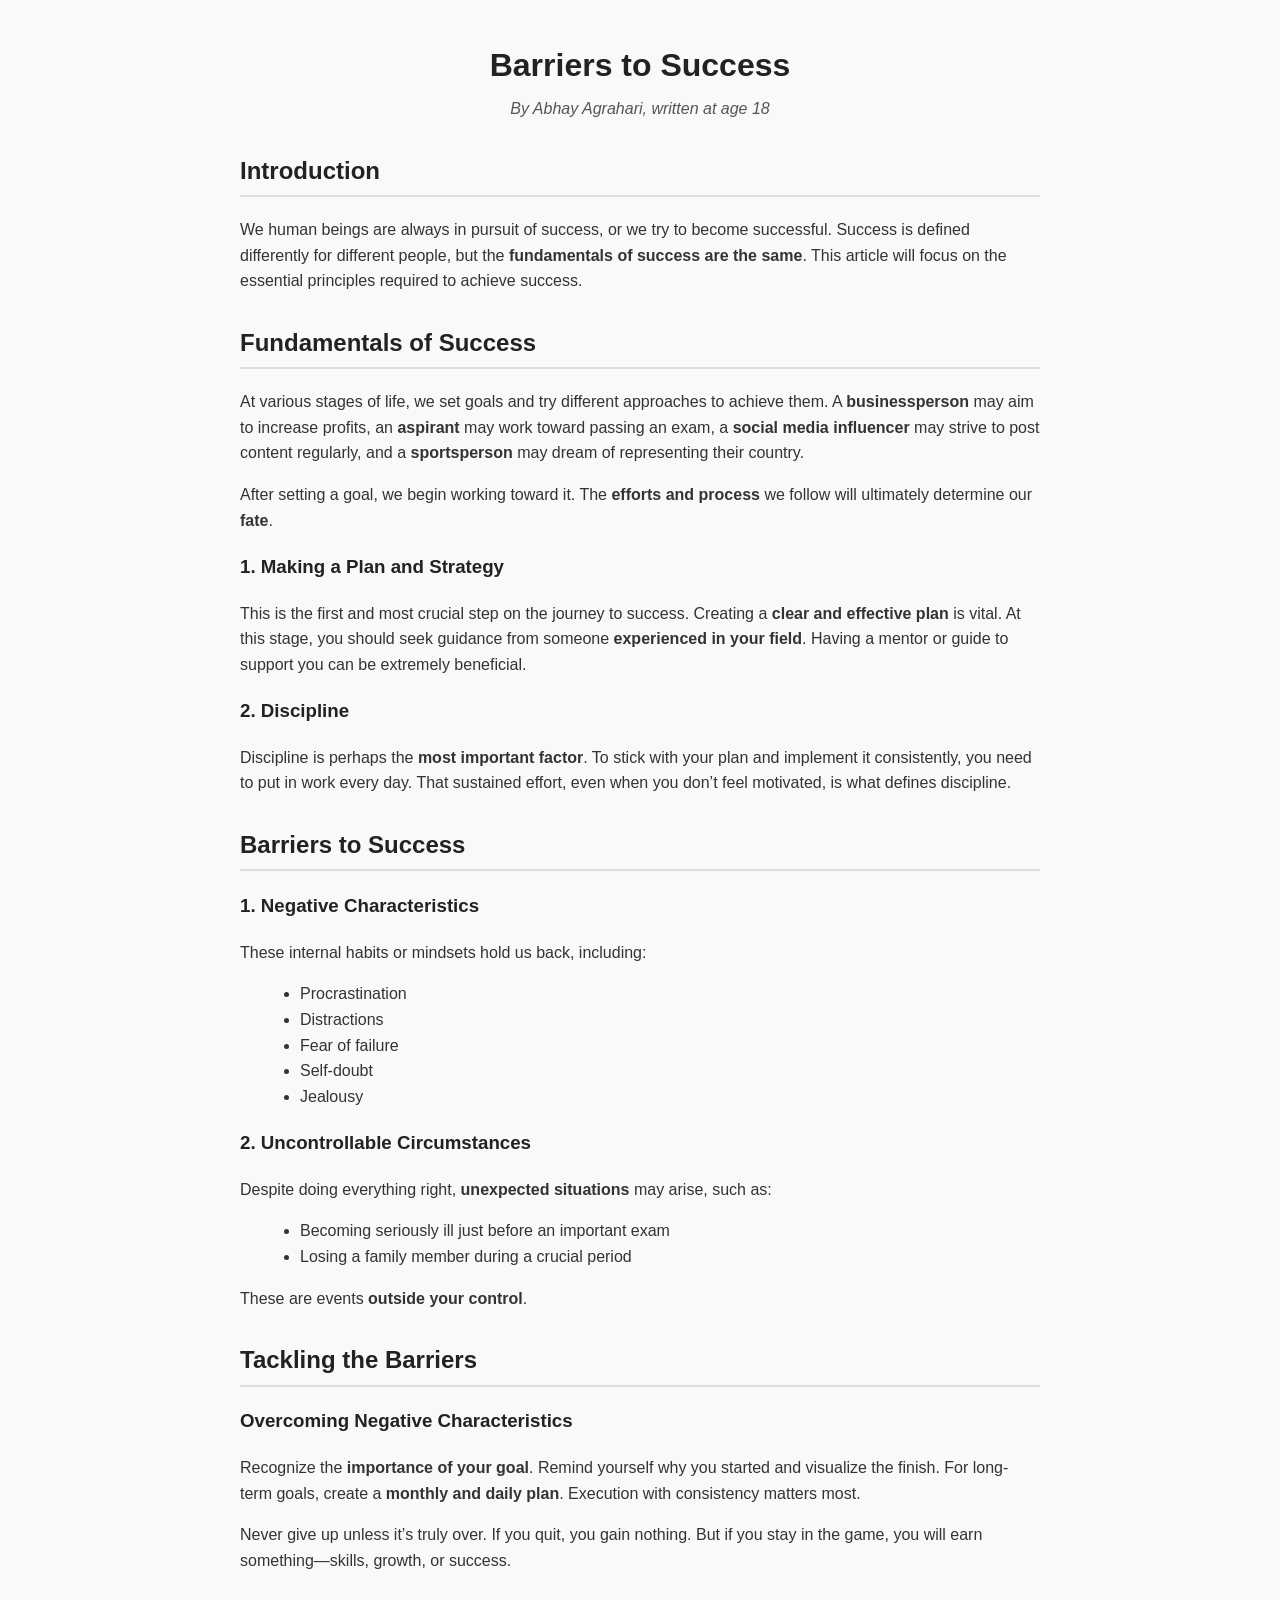
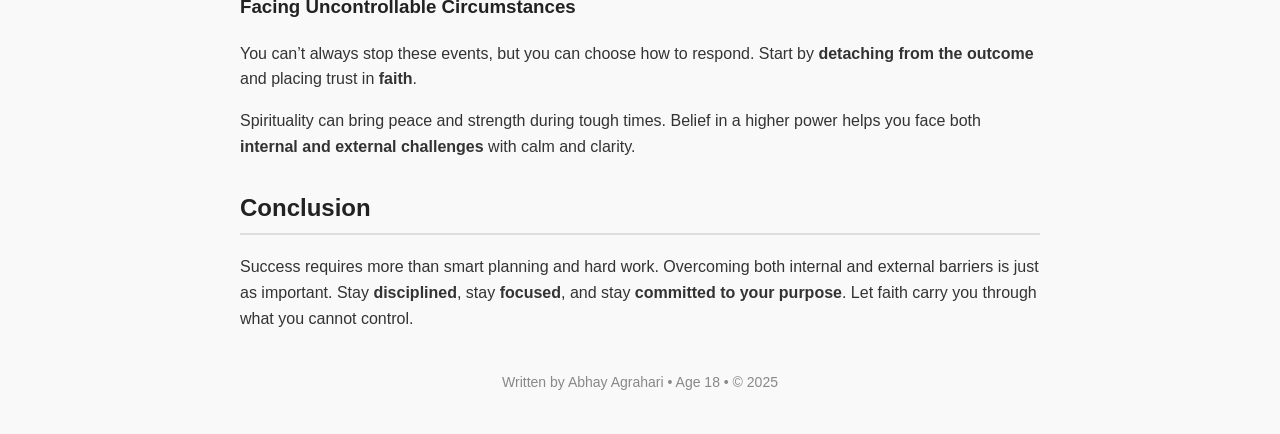
==== index.html @ 59ae2520 "Update and rename Index.html to index.html" ====
<!DOCTYPE html>
<html lang="en">
<head>
  <meta charset="UTF-8" />
  <meta name="viewport" content="width=device-width, initial-scale=1.0"/>
  <title>Barriers to Success | By Abhay Agrahari</title>
  <style>
    body {
      font-family: 'Segoe UI', Tahoma, Geneva, Verdana, sans-serif;
      line-height: 1.6;
      margin: 40px auto;
      max-width: 800px;
      color: #333;
      background-color: #f9f9f9;
      padding: 0 20px;
    }

    h1, h2, h3 {
      color: #222;
    }

    h1 {
      font-size: 32px;
      text-align: center;
      margin-bottom: 0;
    }

    h2 {
      margin-top: 30px;
      border-bottom: 2px solid #ddd;
      padding-bottom: 5px;
    }

    ul {
      margin-left: 20px;
    }

    .author {
      text-align: center;
      font-style: italic;
      margin-top: 5px;
      font-size: 16px;
      color: #555;
    }

    footer {
      text-align: center;
      font-size: 14px;
      margin: 40px 0 10px 0;
      color: #888;
    }
  </style>
</head>
<body>

  <h1>Barriers to Success</h1>
  <div class="author">By Abhay Agrahari, written at age 18</div>

  <h2>Introduction</h2>
  <p>We human beings are always in pursuit of success, or we try to become successful. Success is defined differently for different people, but the <strong>fundamentals of success are the same</strong>. This article will focus on the essential principles required to achieve success.</p>

  <h2>Fundamentals of Success</h2>
  <p>At various stages of life, we set goals and try different approaches to achieve them. A <strong>businessperson</strong> may aim to increase profits, an <strong>aspirant</strong> may work toward passing an exam, a <strong>social media influencer</strong> may strive to post content regularly, and a <strong>sportsperson</strong> may dream of representing their country.</p>
  <p>After setting a goal, we begin working toward it. The <strong>efforts and process</strong> we follow will ultimately determine our <strong>fate</strong>.</p>

  <h3>1. Making a Plan and Strategy</h3>
  <p>This is the first and most crucial step on the journey to success. Creating a <strong>clear and effective plan</strong> is vital. At this stage, you should seek guidance from someone <strong>experienced in your field</strong>. Having a mentor or guide to support you can be extremely beneficial.</p>

  <h3>2. Discipline</h3>
  <p>Discipline is perhaps the <strong>most important factor</strong>. To stick with your plan and implement it consistently, you need to put in work every day. That sustained effort, even when you don’t feel motivated, is what defines discipline.</p>

  <h2>Barriers to Success</h2>

  <h3>1. Negative Characteristics</h3>
  <p>These internal habits or mindsets hold us back, including:</p>
  <ul>
    <li>Procrastination</li>
    <li>Distractions</li>
    <li>Fear of failure</li>
    <li>Self-doubt</li>
    <li>Jealousy</li>
  </ul>

  <h3>2. Uncontrollable Circumstances</h3>
  <p>Despite doing everything right, <strong>unexpected situations</strong> may arise, such as:</p>
  <ul>
    <li>Becoming seriously ill just before an important exam</li>
    <li>Losing a family member during a crucial period</li>
  </ul>
  <p>These are events <strong>outside your control</strong>.</p>

  <h2>Tackling the Barriers</h2>

  <h3>Overcoming Negative Characteristics</h3>
  <p>Recognize the <strong>importance of your goal</strong>. Remind yourself why you started and visualize the finish. For long-term goals, create a <strong>monthly and daily plan</strong>. Execution with consistency matters most.</p>
  <p>Never give up unless it’s truly over. If you quit, you gain nothing. But if you stay in the game, you will earn something—skills, growth, or success.</p>

  <h3>Facing Uncontrollable Circumstances</h3>
  <p>You can’t always stop these events, but you can choose how to respond. Start by <strong>detaching from the outcome</strong> and placing trust in <strong>faith</strong>.</p>
  <p>Spirituality can bring peace and strength during tough times. Belief in a higher power helps you face both <strong>internal and external challenges</strong> with calm and clarity.</p>

  <h2>Conclusion</h2>
  <p>Success requires more than smart planning and hard work. Overcoming both internal and external barriers is just as important. Stay <strong>disciplined</strong>, stay <strong>focused</strong>, and stay <strong>committed to your purpose</strong>. Let faith carry you through what you cannot control.</p>

  <footer>
    Written by Abhay Agrahari • Age 18 • © 2025
  </footer>

</body>
</html>
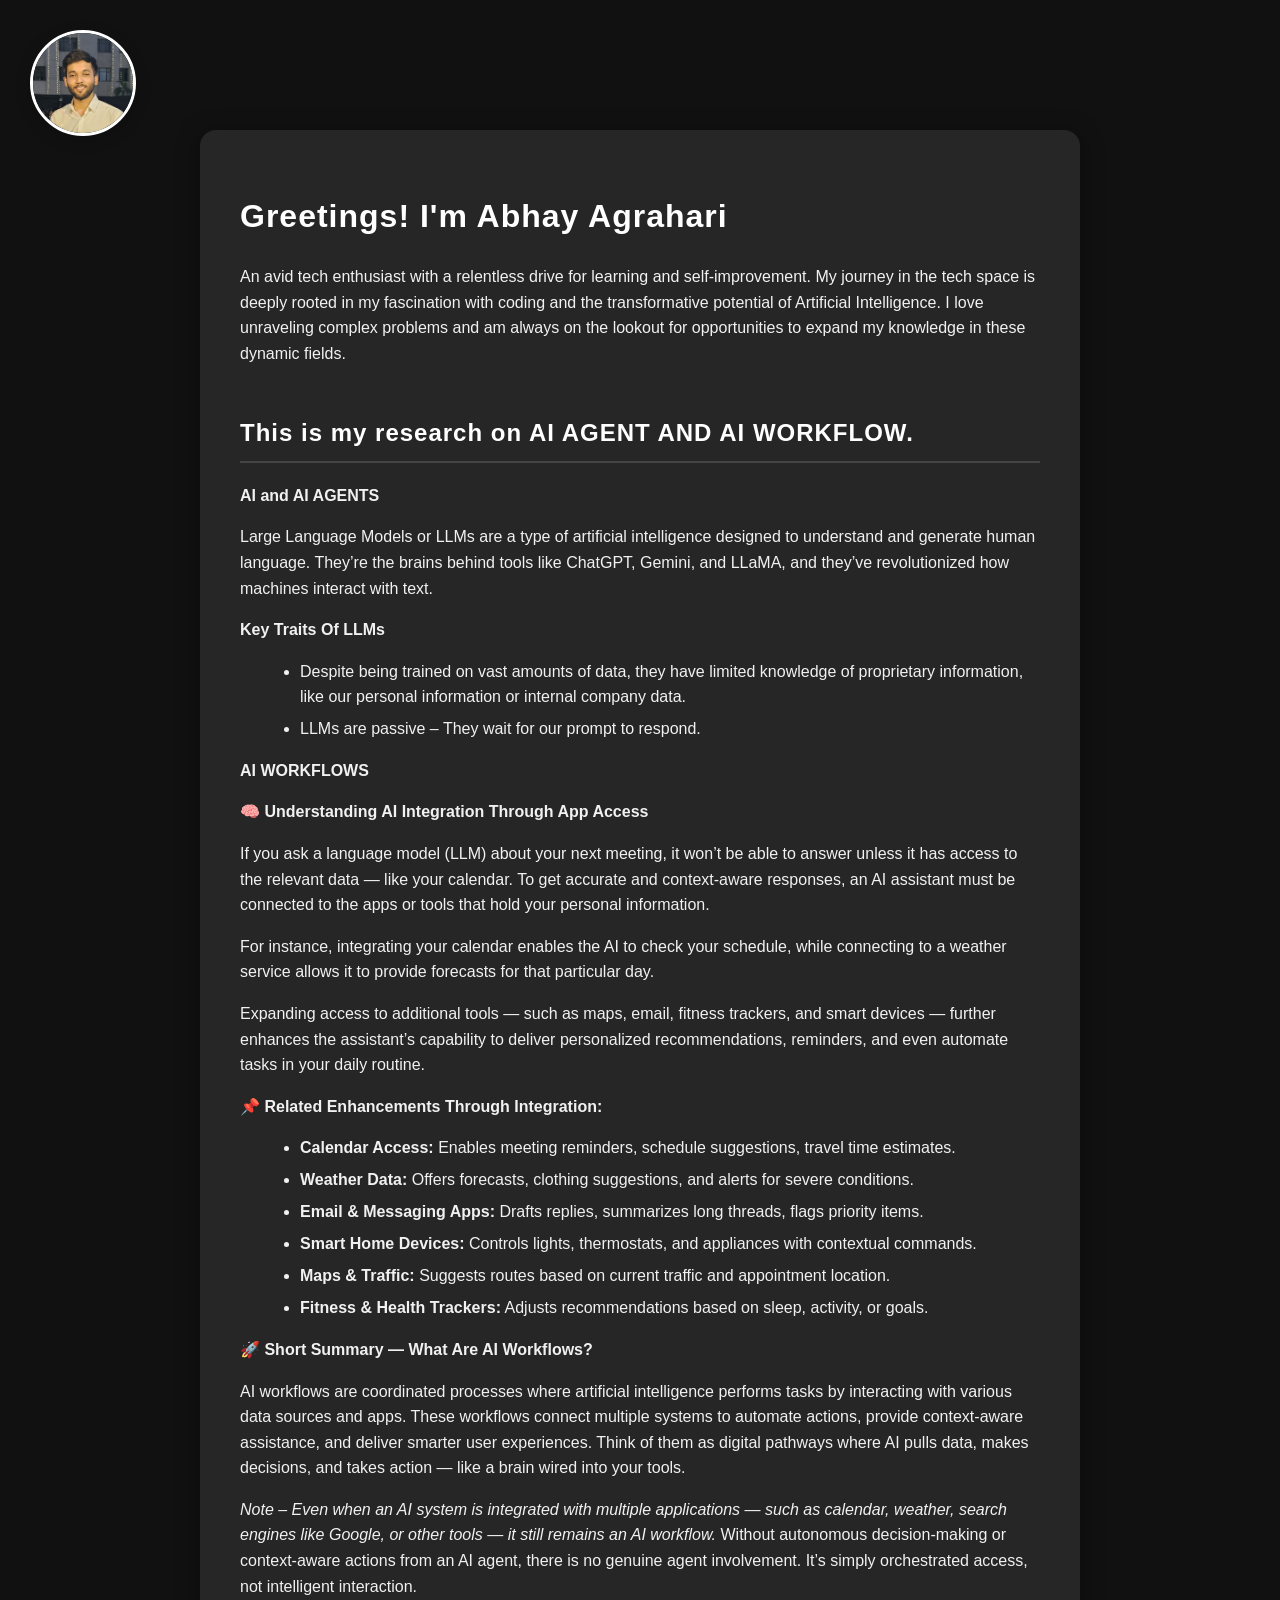
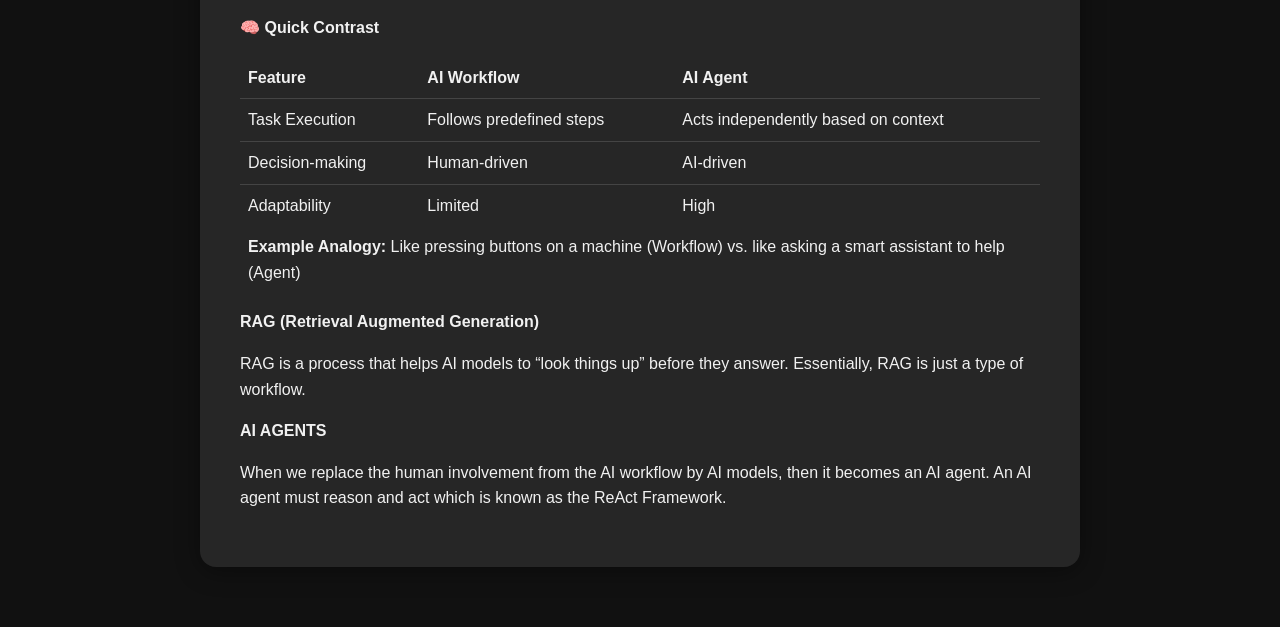
==== commit b84a9365: "Add files via upload" ====
--- a/index.html
+++ b/index.html
@@ -3,108 +3,181 @@
 <head>
   <meta charset="UTF-8" />
   <meta name="viewport" content="width=device-width, initial-scale=1.0"/>
-  <title>Barriers to Success | By Abhay Agrahari</title>
+  <title>Abhay Agrahari</title>
   <style>
     body {
-      font-family: 'Segoe UI', Tahoma, Geneva, Verdana, sans-serif;
+      background: #111;
+      color: #f1f1f1;
+      font-family: 'Segoe UI', Arial, sans-serif;
+      margin: 0;
+      min-height: 100vh;
       line-height: 1.6;
-      margin: 40px auto;
+    }
+    .profile-photo-wrap {
+      position: absolute;
+      top: 30px;
+      left: 30px;
+      z-index: 10;
+    }
+    .profile-photo {
+      width: 100px;
+      height: 100px;
+      object-fit: cover;
+      border-radius: 50%;
+      border: 3px solid #fff;
+      box-shadow: 0 4px 16px rgba(0,0,0,0.2);
+      cursor: pointer;
+      transition: box-shadow 0.2s;
+    }
+    .hi-message {
+      display: none;
+      position: absolute;
+      top: 80px;
+      left: 110px;
+      background: #222;
+      color: #eee;
+      padding: 10px 18px;
+      border-radius: 16px;
+      font-size: 1.1em;
+      box-shadow: 0 4px 16px rgba(0,0,0,0.2);
+      pointer-events: none;
+      max-width: 680px;
+      z-index: 20;
+    }
+    .show-hi { display: block; }
+
+    .container {
       max-width: 800px;
-      color: #333;
-      background-color: #f9f9f9;
-      padding: 0 20px;
+      margin: 130px auto 60px auto;
+      padding: 40px;
+      background: rgba(40,40,40,0.9);
+      border-radius: 16px;
+      box-shadow: 0 4px 24px rgba(0,0,0,0.4);
     }
-
-    h1, h2, h3 {
-      color: #222;
+    h1, h2 {
+      color: #fff;
+      letter-spacing: 1px;
     }
-
-    h1 {
-      font-size: 32px;
-      text-align: center;
-      margin-bottom: 0;
+    h2 {
+      margin-top: 2em;
+      border-bottom: 2px solid #444;
+      padding-bottom: 8px;
     }
-
-    h2 {
-      margin-top: 30px;
-      border-bottom: 2px solid #ddd;
-      padding-bottom: 5px;
+    p {
+      margin: 1em 0;
     }
-
     ul {
       margin-left: 20px;
+      margin-bottom: 1em;
     }
-
-    .author {
-      text-align: center;
-      font-style: italic;
-      margin-top: 5px;
-      font-size: 16px;
-      color: #555;
+    li {
+      margin-bottom: 0.4em;
     }
-
-    footer {
-      text-align: center;
-      font-size: 14px;
-      margin: 40px 0 10px 0;
-      color: #888;
+    .indent {
+      margin-left: 18px;
     }
   </style>
 </head>
 <body>
+  <!-- Profile Photo with "Hi" Message -->
+  <div class="profile-photo-wrap">
+    <img src="profile.jpg" alt="Profile Photo" class="profile-photo" id="profilePhoto" />
+    <div class="hi-message" id="hiMessage">Hi! 👋</div>
+  </div>
 
-  <h1>Barriers to Success</h1>
-  <div class="author">By Abhay Agrahari, written at age 18</div>
+  <div class="container">
+    <h1>Greetings! I'm Abhay Agrahari</h1>
+    <p>
+      An avid tech enthusiast with a relentless drive for learning and self-improvement. My journey in the tech space is deeply rooted in my fascination with coding and the transformative potential of Artificial Intelligence. I love unraveling complex problems and am always on the lookout for opportunities to expand my knowledge in these dynamic fields.
+    </p>
 
-  <h2>Introduction</h2>
-  <p>We human beings are always in pursuit of success, or we try to become successful. Success is defined differently for different people, but the <strong>fundamentals of success are the same</strong>. This article will focus on the essential principles required to achieve success.</p>
+    <h2>This is my research on AI AGENT AND AI WORKFLOW.</h2>
 
-  <h2>Fundamentals of Success</h2>
-  <p>At various stages of life, we set goals and try different approaches to achieve them. A <strong>businessperson</strong> may aim to increase profits, an <strong>aspirant</strong> may work toward passing an exam, a <strong>social media influencer</strong> may strive to post content regularly, and a <strong>sportsperson</strong> may dream of representing their country.</p>
-  <p>After setting a goal, we begin working toward it. The <strong>efforts and process</strong> we follow will ultimately determine our <strong>fate</strong>.</p>
+    <p><strong>AI and AI AGENTS</strong></p>
 
-  <h3>1. Making a Plan and Strategy</h3>
-  <p>This is the first and most crucial step on the journey to success. Creating a <strong>clear and effective plan</strong> is vital. At this stage, you should seek guidance from someone <strong>experienced in your field</strong>. Having a mentor or guide to support you can be extremely beneficial.</p>
+    <p>Large Language Models or LLMs are a type of artificial intelligence designed to understand and generate human language. They’re the brains behind tools like ChatGPT, Gemini, and LLaMA, and they’ve revolutionized how machines interact with text.</p>
 
-  <h3>2. Discipline</h3>
-  <p>Discipline is perhaps the <strong>most important factor</strong>. To stick with your plan and implement it consistently, you need to put in work every day. That sustained effort, even when you don’t feel motivated, is what defines discipline.</p>
+    <p><strong>Key Traits Of LLMs</strong></p>
+    <ul>
+      <li>Despite being trained on vast amounts of data, they have limited knowledge of proprietary information, like our personal information or internal company data.</li>
+      <li>LLMs are passive – They wait for our prompt to respond.</li>
+    </ul>
 
-  <h2>Barriers to Success</h2>
+    <p><strong>AI WORKFLOWS</strong></p>
 
-  <h3>1. Negative Characteristics</h3>
-  <p>These internal habits or mindsets hold us back, including:</p>
-  <ul>
-    <li>Procrastination</li>
-    <li>Distractions</li>
-    <li>Fear of failure</li>
-    <li>Self-doubt</li>
-    <li>Jealousy</li>
-  </ul>
+    <p><strong>🧠 Understanding AI Integration Through App Access</strong></p>
+    <p>If you ask a language model (LLM) about your next meeting, it won’t be able to answer unless it has access to the relevant data — like your calendar. To get accurate and context-aware responses, an AI assistant must be connected to the apps or tools that hold your personal information.</p>
+    <p>For instance, integrating your calendar enables the AI to check your schedule, while connecting to a weather service allows it to provide forecasts for that particular day.</p>
+    <p>Expanding access to additional tools — such as maps, email, fitness trackers, and smart devices — further enhances the assistant’s capability to deliver personalized recommendations, reminders, and even automate tasks in your daily routine.</p>
 
-  <h3>2. Uncontrollable Circumstances</h3>
-  <p>Despite doing everything right, <strong>unexpected situations</strong> may arise, such as:</p>
-  <ul>
-    <li>Becoming seriously ill just before an important exam</li>
-    <li>Losing a family member during a crucial period</li>
-  </ul>
-  <p>These are events <strong>outside your control</strong>.</p>
+    <p><strong>📌 Related Enhancements Through Integration:</strong></p>
+    <ul>
+      <li><strong>Calendar Access:</strong> Enables meeting reminders, schedule suggestions, travel time estimates.</li>
+      <li><strong>Weather Data:</strong> Offers forecasts, clothing suggestions, and alerts for severe conditions.</li>
+      <li><strong>Email & Messaging Apps:</strong> Drafts replies, summarizes long threads, flags priority items.</li>
+      <li><strong>Smart Home Devices:</strong> Controls lights, thermostats, and appliances with contextual commands.</li>
+      <li><strong>Maps & Traffic:</strong> Suggests routes based on current traffic and appointment location.</li>
+      <li><strong>Fitness & Health Trackers:</strong> Adjusts recommendations based on sleep, activity, or goals.</li>
+    </ul>
 
-  <h2>Tackling the Barriers</h2>
+    <p><strong>🚀 Short Summary — What Are AI Workflows?</strong></p>
+    <p>AI workflows are coordinated processes where artificial intelligence performs tasks by interacting with various data sources and apps. These workflows connect multiple systems to automate actions, provide context-aware assistance, and deliver smarter user experiences. Think of them as digital pathways where AI pulls data, makes decisions, and takes action — like a brain wired into your tools.</p>
 
-  <h3>Overcoming Negative Characteristics</h3>
-  <p>Recognize the <strong>importance of your goal</strong>. Remind yourself why you started and visualize the finish. For long-term goals, create a <strong>monthly and daily plan</strong>. Execution with consistency matters most.</p>
-  <p>Never give up unless it’s truly over. If you quit, you gain nothing. But if you stay in the game, you will earn something—skills, growth, or success.</p>
+    <p><em>Note – Even when an AI system is integrated with multiple applications — such as calendar, weather, search engines like Google, or other tools — it still remains an AI workflow.</em> Without autonomous decision-making or context-aware actions from an AI agent, there is no genuine agent involvement. It’s simply orchestrated access, not intelligent interaction.</p>
 
-  <h3>Facing Uncontrollable Circumstances</h3>
-  <p>You can’t always stop these events, but you can choose how to respond. Start by <strong>detaching from the outcome</strong> and placing trust in <strong>faith</strong>.</p>
-  <p>Spirituality can bring peace and strength during tough times. Belief in a higher power helps you face both <strong>internal and external challenges</strong> with calm and clarity.</p>
+    <p><strong>🧠 Quick Contrast</strong></p>
+    <table style="color: #f1f1f1; border-collapse: collapse; width: 100%; margin-top: 1em;">
+      <thead>
+        <tr style="border-bottom: 1px solid #444;">
+          <th style="padding: 8px; text-align: left;">Feature</th>
+          <th style="padding: 8px; text-align: left;">AI Workflow</th>
+          <th style="padding: 8px; text-align: left;">AI Agent</th>
+        </tr>
+      </thead>
+      <tbody>
+        <tr style="border-bottom: 1px solid #444;">
+          <td style="padding: 8px;">Task Execution</td>
+          <td style="padding: 8px;">Follows predefined steps</td>
+          <td style="padding: 8px;">Acts independently based on context</td>
+        </tr>
+        <tr style="border-bottom: 1px solid #444;">
+          <td style="padding: 8px;">Decision-making</td>
+          <td style="padding: 8px;">Human-driven</td>
+          <td style="padding: 8px;">AI-driven</td>
+        </tr>
+        <tr>
+          <td style="padding: 8px;">Adaptability</td>
+          <td style="padding: 8px;">Limited</td>
+          <td style="padding: 8px;">High</td>
+        </tr>
+        <tr>
+          <td style="padding: 8px;" colspan="3"><strong>Example Analogy:</strong> Like pressing buttons on a machine (Workflow) vs. like asking a smart assistant to help (Agent)</td>
+        </tr>
+      </tbody>
+    </table>
 
-  <h2>Conclusion</h2>
-  <p>Success requires more than smart planning and hard work. Overcoming both internal and external barriers is just as important. Stay <strong>disciplined</strong>, stay <strong>focused</strong>, and stay <strong>committed to your purpose</strong>. Let faith carry you through what you cannot control.</p>
+    <p><strong>RAG (Retrieval Augmented Generation)</strong></p>
+    <p>RAG is a process that helps AI models to “look things up” before they answer. Essentially, RAG is just a type of workflow.</p>
 
-  <footer>
-    Written by Abhay Agrahari • Age 18 • © 2025
-  </footer>
+    <p><strong>AI AGENTS</strong></p>
+    <p>When we replace the human involvement from the AI workflow by AI models, then it becomes an AI agent. An AI agent must reason and act which is known as the ReAct Framework.</p>
+  </div>
 
+  <script>
+    const photo = document.getElementById('profilePhoto');
+    const hiMsg = document.getElementById('hiMessage');
+    let hideTimeout;
+
+    function showHi() {
+      hiMsg.classList.add('show-hi');
+      clearTimeout(hideTimeout);
+      hideTimeout = setTimeout(() => {
+        hiMsg.classList.remove('show-hi');
+      }, 1800);
+    }
+
+    photo.addEventListener('click', showHi);
+    photo.addEventListener('touchstart', showHi);
+  </script>
 </body>
 </html>
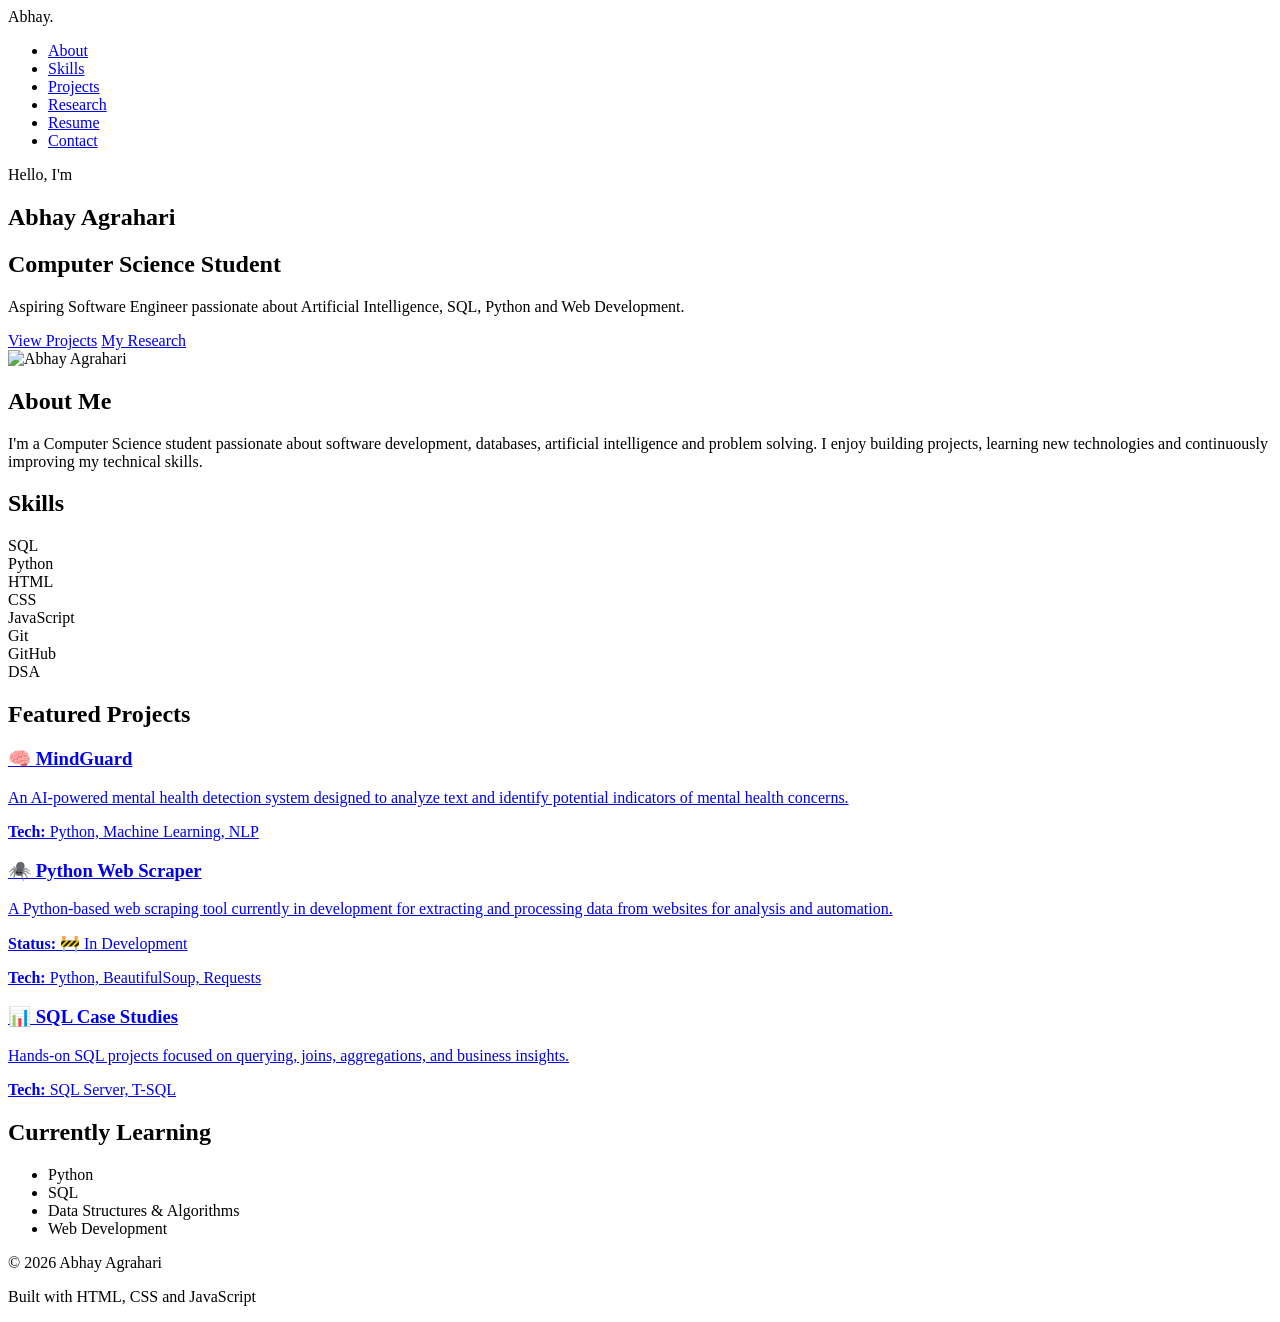
==== commit c39336e3: "Add files via upload" ====
--- a/index.html
+++ b/index.html
@@ -1,183 +1,193 @@
 <!DOCTYPE html>
 <html lang="en">
 <head>
-  <meta charset="UTF-8" />
-  <meta name="viewport" content="width=device-width, initial-scale=1.0"/>
-  <title>Abhay Agrahari</title>
-  <style>
-    body {
-      background: #111;
-      color: #f1f1f1;
-      font-family: 'Segoe UI', Arial, sans-serif;
-      margin: 0;
-      min-height: 100vh;
-      line-height: 1.6;
-    }
-    .profile-photo-wrap {
-      position: absolute;
-      top: 30px;
-      left: 30px;
-      z-index: 10;
-    }
-    .profile-photo {
-      width: 100px;
-      height: 100px;
-      object-fit: cover;
-      border-radius: 50%;
-      border: 3px solid #fff;
-      box-shadow: 0 4px 16px rgba(0,0,0,0.2);
-      cursor: pointer;
-      transition: box-shadow 0.2s;
-    }
-    .hi-message {
-      display: none;
-      position: absolute;
-      top: 80px;
-      left: 110px;
-      background: #222;
-      color: #eee;
-      padding: 10px 18px;
-      border-radius: 16px;
-      font-size: 1.1em;
-      box-shadow: 0 4px 16px rgba(0,0,0,0.2);
-      pointer-events: none;
-      max-width: 680px;
-      z-index: 20;
-    }
-    .show-hi { display: block; }
+<meta charset="UTF-8">
+<meta name="viewport" content="width=device-width, initial-scale=1.0">
 
-    .container {
-      max-width: 800px;
-      margin: 130px auto 60px auto;
-      padding: 40px;
-      background: rgba(40,40,40,0.9);
-      border-radius: 16px;
-      box-shadow: 0 4px 24px rgba(0,0,0,0.4);
-    }
-    h1, h2 {
-      color: #fff;
-      letter-spacing: 1px;
-    }
-    h2 {
-      margin-top: 2em;
-      border-bottom: 2px solid #444;
-      padding-bottom: 8px;
-    }
-    p {
-      margin: 1em 0;
-    }
-    ul {
-      margin-left: 20px;
-      margin-bottom: 1em;
-    }
-    li {
-      margin-bottom: 0.4em;
-    }
-    .indent {
-      margin-left: 18px;
-    }
-  </style>
+<title>Abhay Agrahari | Portfolio</title>
+
+<link rel="stylesheet" href="css/style.css">
 </head>
+
 <body>
-  <!-- Profile Photo with "Hi" Message -->
-  <div class="profile-photo-wrap">
-    <img src="profile.jpg" alt="Profile Photo" class="profile-photo" id="profilePhoto" />
-    <div class="hi-message" id="hiMessage">Hi! 👋</div>
-  </div>
 
-  <div class="container">
-    <h1>Greetings! I'm Abhay Agrahari</h1>
+<nav>
+    <div class="logo">Abhay.</div>
+
+    <ul>
+        <li><a href="#about">About</a></li>
+        <li><a href="#skills">Skills</a></li>
+        <li><a href="#projects">Projects</a></li>
+        <li><a href="research.html">Research</a></li>
+        <li><a href="resume.html">Resume</a></li>
+        <li><a href="contact.html">Contact</a></li>
+    </ul>
+</nav>
+
+<section class="hero">
+
+    <div class="hero-content">
+
+        <p class="intro">Hello, I'm</p>
+
+        <h1>Abhay Agrahari</h1>
+
+        <h2>Computer Science Student</h2>
+
+        <p class="description">
+            Aspiring Software Engineer passionate about
+            Artificial Intelligence, SQL, Python and
+            Web Development.
+        </p>
+
+        <div class="buttons">
+            <a href="#projects" class="btn">View Projects</a>
+            <a href="research.html" class="btn btn-outline">My Research</a>
+        </div>
+
+    </div>
+
+    <div class="hero-image">
+        <img src="assets/images/pfp.jpeg" alt="Abhay Agrahari">
+    </div>
+
+</section>
+
+<section id="about">
+
+    <h2>About Me</h2>
+
     <p>
-      An avid tech enthusiast with a relentless drive for learning and self-improvement. My journey in the tech space is deeply rooted in my fascination with coding and the transformative potential of Artificial Intelligence. I love unraveling complex problems and am always on the lookout for opportunities to expand my knowledge in these dynamic fields.
+        I'm a Computer Science student passionate about
+        software development, databases, artificial intelligence
+        and problem solving.
+
+        I enjoy building projects, learning new technologies
+        and continuously improving my technical skills.
     </p>
 
-    <h2>This is my research on AI AGENT AND AI WORKFLOW.</h2>
+</section>
 
-    <p><strong>AI and AI AGENTS</strong></p>
+<section id="skills">
 
-    <p>Large Language Models or LLMs are a type of artificial intelligence designed to understand and generate human language. They’re the brains behind tools like ChatGPT, Gemini, and LLaMA, and they’ve revolutionized how machines interact with text.</p>
+    <h2>Skills</h2>
 
-    <p><strong>Key Traits Of LLMs</strong></p>
+    <div class="skills-grid">
+
+        <div class="skill-card">SQL</div>
+        <div class="skill-card">Python</div>
+        <div class="skill-card">HTML</div>
+        <div class="skill-card">CSS</div>
+        <div class="skill-card">JavaScript</div>
+        <div class="skill-card">Git</div>
+        <div class="skill-card">GitHub</div>
+        <div class="skill-card">DSA</div>
+
+    </div>
+
+<section id="projects">
+
+    <h2>Featured Projects</h2>
+
+    <div class="projects-grid">
+
+        <a href="https://github.com/Abhay2iz/MindGuard"
+           target="_blank"
+           class="project-link">
+
+            <div class="project-card">
+
+                <h3>🧠 MindGuard</h3>
+
+                <p>
+                    An AI-powered mental health detection system
+                    designed to analyze text and identify
+                    potential indicators of mental health concerns.
+                </p>
+
+                <p>
+                    <strong>Tech:</strong>
+                    Python, Machine Learning, NLP
+                </p>
+
+            </div>
+
+        </a>
+
+        <a href="#"
+           class="project-link">
+
+            <div class="project-card">
+
+                <h3>🕷️ Python Web Scraper</h3>
+
+                <p>
+                    A Python-based web scraping tool currently
+                    in development for extracting and processing
+                    data from websites for analysis and automation.
+                </p>
+
+                <p>
+                    <strong>Status:</strong> 🚧 In Development
+                </p>
+
+                <p>
+                    <strong>Tech:</strong>
+                    Python, BeautifulSoup, Requests
+                </p>
+
+            </div>
+
+        </a>
+
+        <a href="https://github.com/Abhay2iz/sql-case-studies"
+           target="_blank"
+           class="project-link">
+
+            <div class="project-card">
+
+                <h3>📊 SQL Case Studies</h3>
+
+                <p>
+                    Hands-on SQL projects focused on querying,
+                    joins, aggregations, and business insights.
+                </p>
+
+                <p>
+                    <strong>Tech:</strong>
+                    SQL Server, T-SQL
+                </p>
+
+            </div>
+
+        </a>
+
+    </div>
+
+</section>
+
+<section id="learning">
+
+    <h2>Currently Learning</h2>
+
     <ul>
-      <li>Despite being trained on vast amounts of data, they have limited knowledge of proprietary information, like our personal information or internal company data.</li>
-      <li>LLMs are passive – They wait for our prompt to respond.</li>
+        <li>Python</li>
+        <li>SQL</li>
+        <li>Data Structures & Algorithms</li>
+        <li>Web Development</li>
     </ul>
 
-    <p><strong>AI WORKFLOWS</strong></p>
+</section>
 
-    <p><strong>🧠 Understanding AI Integration Through App Access</strong></p>
-    <p>If you ask a language model (LLM) about your next meeting, it won’t be able to answer unless it has access to the relevant data — like your calendar. To get accurate and context-aware responses, an AI assistant must be connected to the apps or tools that hold your personal information.</p>
-    <p>For instance, integrating your calendar enables the AI to check your schedule, while connecting to a weather service allows it to provide forecasts for that particular day.</p>
-    <p>Expanding access to additional tools — such as maps, email, fitness trackers, and smart devices — further enhances the assistant’s capability to deliver personalized recommendations, reminders, and even automate tasks in your daily routine.</p>
+<footer>
 
-    <p><strong>📌 Related Enhancements Through Integration:</strong></p>
-    <ul>
-      <li><strong>Calendar Access:</strong> Enables meeting reminders, schedule suggestions, travel time estimates.</li>
-      <li><strong>Weather Data:</strong> Offers forecasts, clothing suggestions, and alerts for severe conditions.</li>
-      <li><strong>Email & Messaging Apps:</strong> Drafts replies, summarizes long threads, flags priority items.</li>
-      <li><strong>Smart Home Devices:</strong> Controls lights, thermostats, and appliances with contextual commands.</li>
-      <li><strong>Maps & Traffic:</strong> Suggests routes based on current traffic and appointment location.</li>
-      <li><strong>Fitness & Health Trackers:</strong> Adjusts recommendations based on sleep, activity, or goals.</li>
-    </ul>
+    <p>© 2026 Abhay Agrahari</p>
 
-    <p><strong>🚀 Short Summary — What Are AI Workflows?</strong></p>
-    <p>AI workflows are coordinated processes where artificial intelligence performs tasks by interacting with various data sources and apps. These workflows connect multiple systems to automate actions, provide context-aware assistance, and deliver smarter user experiences. Think of them as digital pathways where AI pulls data, makes decisions, and takes action — like a brain wired into your tools.</p>
+    <p>Built with HTML, CSS and JavaScript</p>
 
-    <p><em>Note – Even when an AI system is integrated with multiple applications — such as calendar, weather, search engines like Google, or other tools — it still remains an AI workflow.</em> Without autonomous decision-making or context-aware actions from an AI agent, there is no genuine agent involvement. It’s simply orchestrated access, not intelligent interaction.</p>
+</footer>
 
-    <p><strong>🧠 Quick Contrast</strong></p>
-    <table style="color: #f1f1f1; border-collapse: collapse; width: 100%; margin-top: 1em;">
-      <thead>
-        <tr style="border-bottom: 1px solid #444;">
-          <th style="padding: 8px; text-align: left;">Feature</th>
-          <th style="padding: 8px; text-align: left;">AI Workflow</th>
-          <th style="padding: 8px; text-align: left;">AI Agent</th>
-        </tr>
-      </thead>
-      <tbody>
-        <tr style="border-bottom: 1px solid #444;">
-          <td style="padding: 8px;">Task Execution</td>
-          <td style="padding: 8px;">Follows predefined steps</td>
-          <td style="padding: 8px;">Acts independently based on context</td>
-        </tr>
-        <tr style="border-bottom: 1px solid #444;">
-          <td style="padding: 8px;">Decision-making</td>
-          <td style="padding: 8px;">Human-driven</td>
-          <td style="padding: 8px;">AI-driven</td>
-        </tr>
-        <tr>
-          <td style="padding: 8px;">Adaptability</td>
-          <td style="padding: 8px;">Limited</td>
-          <td style="padding: 8px;">High</td>
-        </tr>
-        <tr>
-          <td style="padding: 8px;" colspan="3"><strong>Example Analogy:</strong> Like pressing buttons on a machine (Workflow) vs. like asking a smart assistant to help (Agent)</td>
-        </tr>
-      </tbody>
-    </table>
+<script src="js/main.js"></script>
 
-    <p><strong>RAG (Retrieval Augmented Generation)</strong></p>
-    <p>RAG is a process that helps AI models to “look things up” before they answer. Essentially, RAG is just a type of workflow.</p>
-
-    <p><strong>AI AGENTS</strong></p>
-    <p>When we replace the human involvement from the AI workflow by AI models, then it becomes an AI agent. An AI agent must reason and act which is known as the ReAct Framework.</p>
-  </div>
-
-  <script>
-    const photo = document.getElementById('profilePhoto');
-    const hiMsg = document.getElementById('hiMessage');
-    let hideTimeout;
-
-    function showHi() {
-      hiMsg.classList.add('show-hi');
-      clearTimeout(hideTimeout);
-      hideTimeout = setTimeout(() => {
-        hiMsg.classList.remove('show-hi');
-      }, 1800);
-    }
-
-    photo.addEventListener('click', showHi);
-    photo.addEventListener('touchstart', showHi);
-  </script>
 </body>
-</html>
+</html>
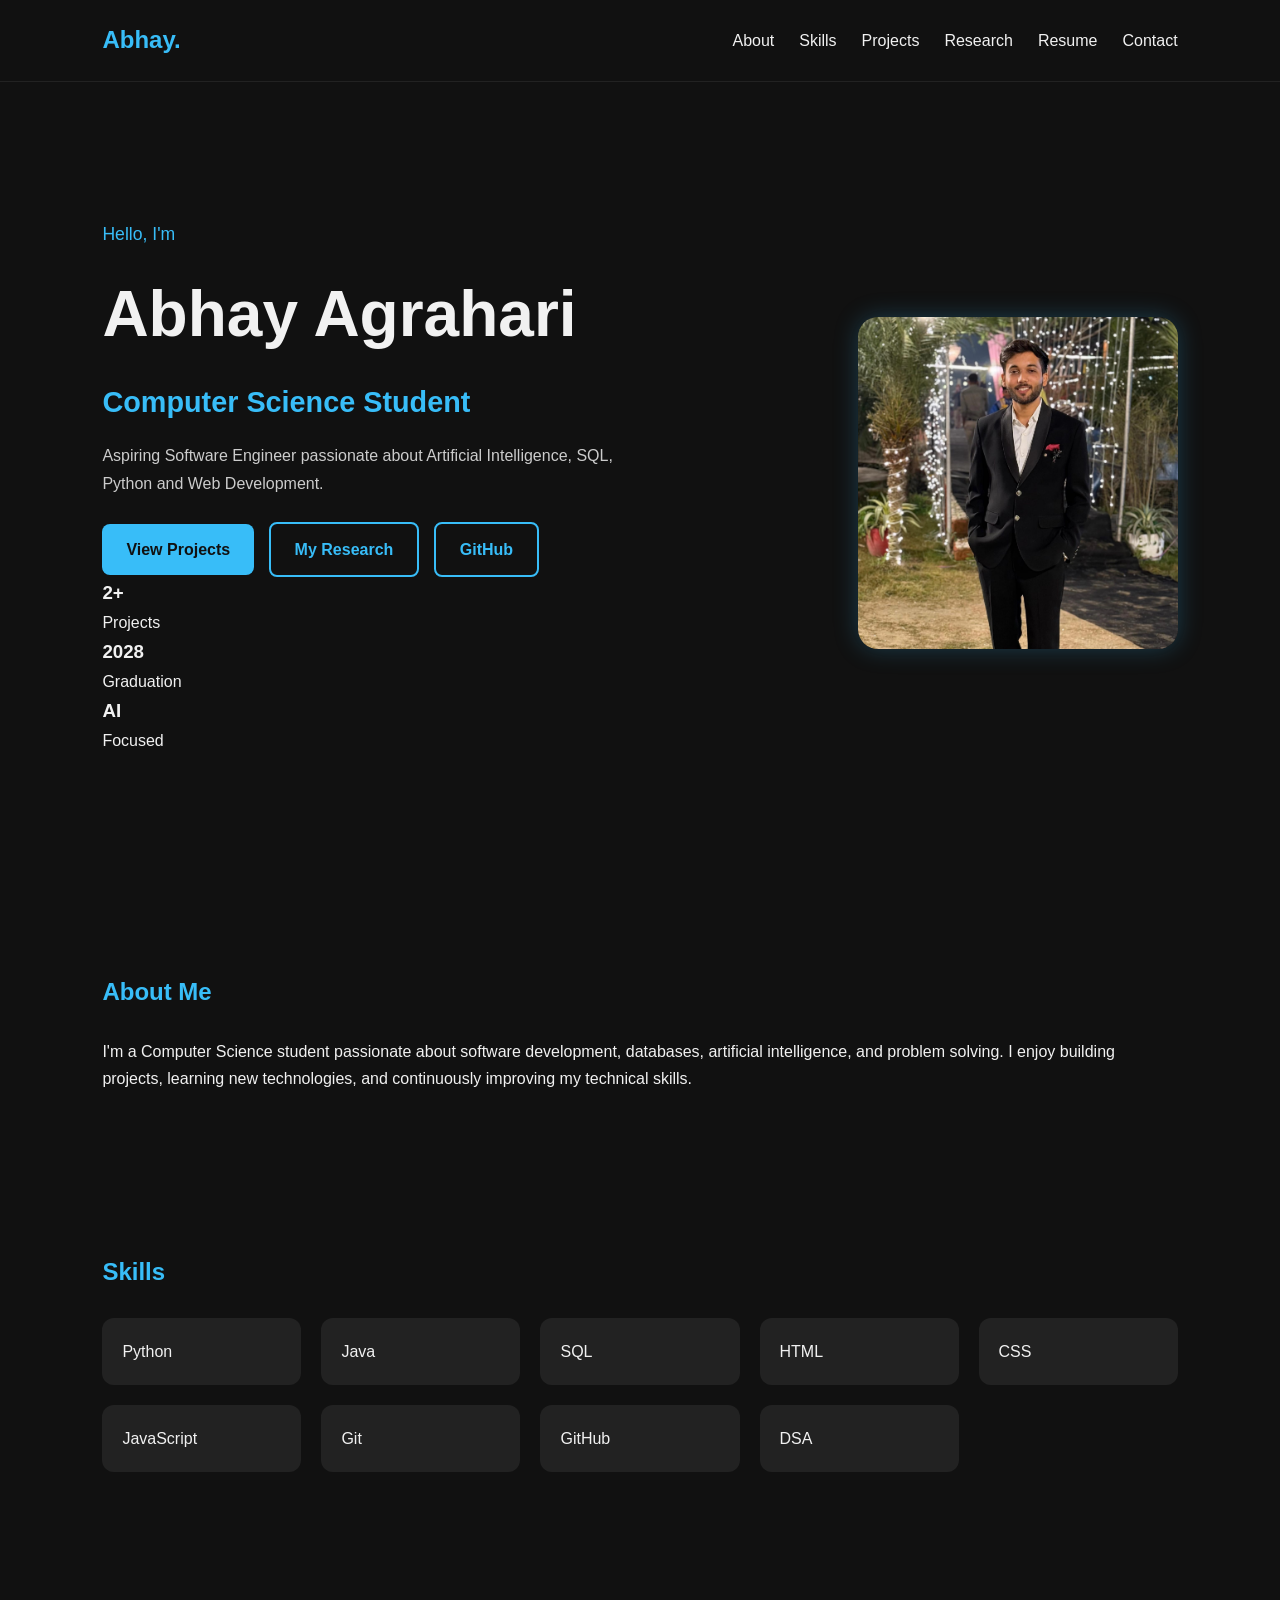
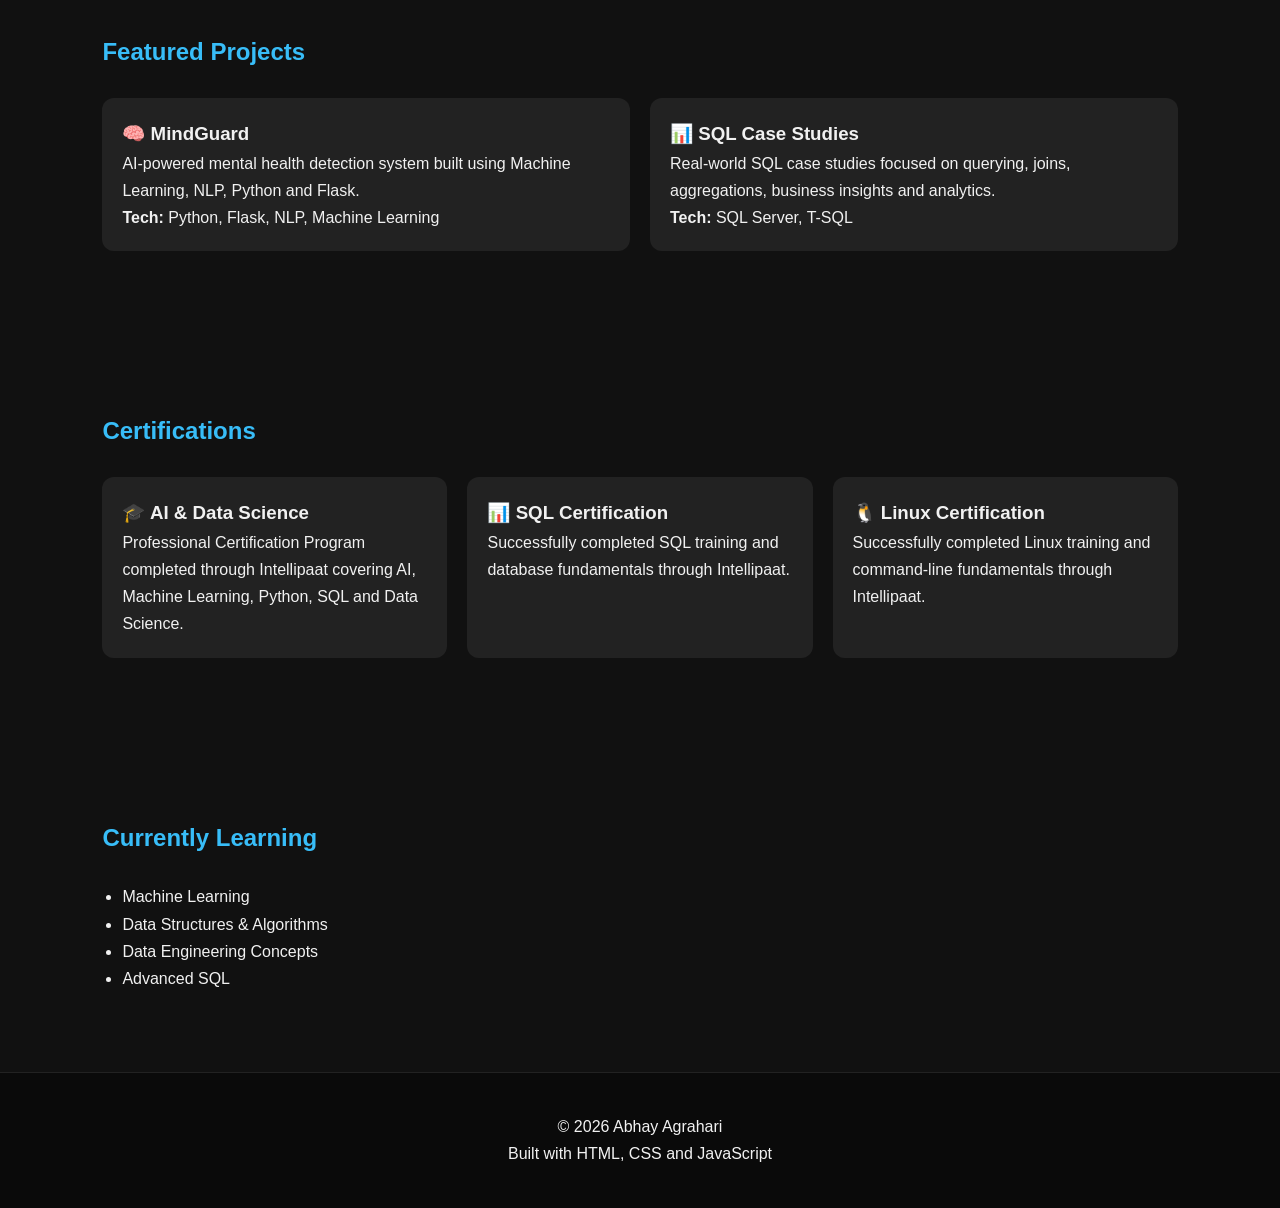
==== commit 01a54dea: "Revise portfolio content and structure Updated portfolio content including skills, projects, and cer" ====
--- a/index.html
+++ b/index.html
@@ -12,6 +12,7 @@
 <body>
 
 <nav>
+
     <div class="logo">Abhay.</div>
 
     <ul>
@@ -22,6 +23,7 @@
         <li><a href="resume.html">Resume</a></li>
         <li><a href="contact.html">Contact</a></li>
     </ul>
+
 </nav>
 
 <section class="hero">
@@ -41,8 +43,40 @@
         </p>
 
         <div class="buttons">
-            <a href="#projects" class="btn">View Projects</a>
-            <a href="research.html" class="btn btn-outline">My Research</a>
+
+            <a href="#projects" class="btn">
+                View Projects
+            </a>
+
+            <a href="research.html" class="btn btn-outline">
+                My Research
+            </a>
+
+            <a href="https://github.com/Abhay2iz"
+               target="_blank"
+               class="btn btn-outline">
+                GitHub
+            </a>
+
+        </div>
+
+        <div class="stats">
+
+            <div class="stat">
+                <h3>2+</h3>
+                <p>Projects</p>
+            </div>
+
+            <div class="stat">
+                <h3>2028</h3>
+                <p>Graduation</p>
+            </div>
+
+            <div class="stat">
+                <h3>AI</h3>
+                <p>Focused</p>
+            </div>
+
         </div>
 
     </div>
@@ -59,10 +93,10 @@
 
     <p>
         I'm a Computer Science student passionate about
-        software development, databases, artificial intelligence
+        software development, databases, artificial intelligence,
         and problem solving.
 
-        I enjoy building projects, learning new technologies
+        I enjoy building projects, learning new technologies,
         and continuously improving my technical skills.
     </p>
 
@@ -74,8 +108,9 @@
 
     <div class="skills-grid">
 
+        <div class="skill-card">Python</div>
+        <div class="skill-card">Java</div>
         <div class="skill-card">SQL</div>
-        <div class="skill-card">Python</div>
         <div class="skill-card">HTML</div>
         <div class="skill-card">CSS</div>
         <div class="skill-card">JavaScript</div>
@@ -85,6 +120,8 @@
 
     </div>
 
+</section>
+
 <section id="projects">
 
     <h2>Featured Projects</h2>
@@ -100,40 +137,14 @@
                 <h3>🧠 MindGuard</h3>
 
                 <p>
-                    An AI-powered mental health detection system
-                    designed to analyze text and identify
-                    potential indicators of mental health concerns.
+                    AI-powered mental health detection system
+                    built using Machine Learning, NLP,
+                    Python and Flask.
                 </p>
 
                 <p>
                     <strong>Tech:</strong>
-                    Python, Machine Learning, NLP
-                </p>
-
-            </div>
-
-        </a>
-
-        <a href="#"
-           class="project-link">
-
-            <div class="project-card">
-
-                <h3>🕷️ Python Web Scraper</h3>
-
-                <p>
-                    A Python-based web scraping tool currently
-                    in development for extracting and processing
-                    data from websites for analysis and automation.
-                </p>
-
-                <p>
-                    <strong>Status:</strong> 🚧 In Development
-                </p>
-
-                <p>
-                    <strong>Tech:</strong>
-                    Python, BeautifulSoup, Requests
+                    Python, Flask, NLP, Machine Learning
                 </p>
 
             </div>
@@ -149,8 +160,9 @@
                 <h3>📊 SQL Case Studies</h3>
 
                 <p>
-                    Hands-on SQL projects focused on querying,
-                    joins, aggregations, and business insights.
+                    Real-world SQL case studies focused on
+                    querying, joins, aggregations,
+                    business insights and analytics.
                 </p>
 
                 <p>
@@ -166,15 +178,59 @@
 
 </section>
 
+<section id="certifications">
+
+    <h2>Certifications</h2>
+
+    <div class="projects-grid">
+
+        <div class="project-card">
+
+            <h3>🎓 AI & Data Science</h3>
+
+            <p>
+                Professional Certification Program completed
+                through Intellipaat covering AI, Machine Learning,
+                Python, SQL and Data Science.
+            </p>
+
+        </div>
+
+        <div class="project-card">
+
+            <h3>📊 SQL Certification</h3>
+
+            <p>
+                Successfully completed SQL training and
+                database fundamentals through Intellipaat.
+            </p>
+
+        </div>
+
+        <div class="project-card">
+
+            <h3>🐧 Linux Certification</h3>
+
+            <p>
+                Successfully completed Linux training and
+                command-line fundamentals through Intellipaat.
+            </p>
+
+        </div>
+
+    </div>
+
+</section>
+
 <section id="learning">
 
     <h2>Currently Learning</h2>
 
     <ul>
-        <li>Python</li>
-        <li>SQL</li>
+        <li>Machine Learning</li>
         <li>Data Structures & Algorithms</li>
-        <li>Web Development</li>
+        <li>Data Engineering Concepts</li>
+        <li>Advanced SQL</li>
     </ul>
 
 </section>
@@ -190,4 +246,4 @@
 <script src="js/main.js"></script>
 
 </body>
-</html>+</html>
--- a/css/style.css
+++ b/css/style.css
@@ -0,0 +1,380 @@
+*{
+margin:0;
+padding:0;
+box-sizing:border-box;
+font-family:'Segoe UI',sans-serif;
+}
+
+html{
+scroll-behavior:smooth;
+}
+
+body{
+background:#111;
+color:#f1f1f1;
+line-height:1.7;
+}
+
+nav{
+position:sticky;
+top:0;
+z-index:1000;
+background:#111;
+padding:20px 8%;
+display:flex;
+justify-content:space-between;
+align-items:center;
+border-bottom:1px solid #222;
+}
+
+.logo{
+font-size:1.5rem;
+font-weight:bold;
+color:#38bdf8;
+}
+
+nav ul{
+display:flex;
+list-style:none;
+gap:25px;
+}
+
+nav a{
+text-decoration:none;
+color:#f1f1f1;
+transition:.3s;
+}
+
+nav a:hover{
+color:#38bdf8;
+}
+
+.hero{
+min-height:90vh;
+display:flex;
+align-items:center;
+justify-content:space-between;
+padding:50px 8%;
+gap:50px;
+}
+
+.hero-content{
+flex:1;
+}
+
+.intro{
+color:#38bdf8;
+font-size:1.1rem;
+}
+
+.hero h1{
+font-size:4rem;
+margin:10px 0;
+}
+
+.hero h2{
+font-size:1.8rem;
+margin-bottom:15px;
+}
+
+.description{
+max-width:550px;
+color:#ccc;
+}
+
+.buttons{
+margin-top:25px;
+}
+
+.btn{
+display:inline-block;
+padding:12px 24px;
+background:#38bdf8;
+color:#111;
+text-decoration:none;
+border-radius:8px;
+font-weight:bold;
+margin-right:10px;
+}
+
+.btn-outline{
+background:transparent;
+border:2px solid #38bdf8;
+color:#38bdf8;
+}
+
+.hero-image img{
+width:320px;
+border-radius:20px;
+box-shadow:0 0 25px rgba(56,189,248,.25);
+}
+
+section{
+padding:80px 8%;
+}
+
+section h2{
+margin-bottom:25px;
+color:#38bdf8;
+}
+
+.skills-grid,
+.projects-grid{
+display:grid;
+grid-template-columns:repeat(auto-fit,minmax(180px,1fr));
+gap:20px;
+}
+
+.skill-card,
+.project-card{
+background:#222;
+padding:20px;
+border-radius:12px;
+transition:.3s;
+}
+
+.skill-card:hover,
+.project-card:hover{
+transform:translateY(-5px);
+}
+
+footer{
+text-align:center;
+padding:40px;
+background:#0a0a0a;
+border-top:1px solid #222;
+}
+
+#learning ul{
+padding-left:20px;
+}
+
+@media(max-width:768px){
+
+.hero{
+flex-direction:column-reverse;
+text-align:center;
+}
+
+.hero h1{
+font-size:2.8rem;
+}
+
+.hero-image img{
+width:250px;
+}
+
+nav{
+flex-direction:column;
+gap:15px;
+}
+
+nav ul{
+flex-wrap:wrap;
+justify-content:center;
+}
+
+}
+.project-link{
+    text-decoration:none;
+    color:inherit;
+}
+
+.project-link:hover{
+    color:inherit;
+}
+
+.project-card{
+    background:#222;
+    padding:20px;
+    border-radius:12px;
+    transition:.3s;
+    cursor:pointer;
+    height:100%;
+}
+
+.project-link:hover .project-card{
+    transform:translateY(-8px);
+    box-shadow:0 10px 25px rgba(56,189,248,0.15);
+}
+/* Resume */
+
+.resume-hero{
+
+max-width:900px;
+margin:140px auto 80px;
+text-align:center;
+padding:20px;
+
+}
+
+.resume-photo{
+
+width:180px;
+height:180px;
+border-radius:50%;
+object-fit:cover;
+border:4px solid white;
+margin-bottom:25px;
+
+}
+
+.resume-hero h1{
+
+font-size:48px;
+
+}
+
+.resume-hero h3{
+
+color:#bbb;
+margin-bottom:20px;
+
+}
+
+.resume-hero p{
+
+max-width:700px;
+margin:auto;
+line-height:1.8;
+color:#d4d4d4;
+
+}
+
+.skills{
+
+display:flex;
+justify-content:center;
+gap:15px;
+flex-wrap:wrap;
+margin:40px 0;
+
+}
+
+.skills span{
+
+background:#202020;
+padding:12px 22px;
+border-radius:25px;
+transition:.3s;
+
+}
+
+.skills span:hover{
+
+background:white;
+color:black;
+
+}
+
+.resume-buttons{
+
+display:flex;
+justify-content:center;
+gap:20px;
+margin-top:40px;
+flex-wrap:wrap;
+
+}
+
+.highlights{
+
+max-width:1100px;
+margin:80px auto;
+padding:20px;
+
+}
+
+.highlights h2{
+
+text-align:center;
+margin-bottom:50px;
+
+}
+
+.highlight-card{
+
+background:#1c1c1c;
+padding:30px;
+border-radius:15px;
+margin-bottom:25px;
+transition:.3s;
+
+}
+
+.highlight-card:hover{
+
+transform:translateY(-6px);
+
+}
+/* Contact Page */
+
+.contact-section{
+
+max-width:800px;
+margin:140px auto;
+padding:20px;
+text-align:center;
+
+}
+
+.contact-section h1{
+
+font-size:48px;
+margin-bottom:20px;
+
+}
+
+.contact-section p{
+
+color:#bdbdbd;
+margin-bottom:40px;
+line-height:1.8;
+
+}
+
+.contact-form{
+
+display:flex;
+flex-direction:column;
+gap:20px;
+
+}
+
+.contact-form input,
+.contact-form textarea{
+
+background:#1b1b1b;
+border:1px solid #333;
+padding:16px;
+color:white;
+border-radius:12px;
+font-size:16px;
+
+}
+
+.contact-form input:focus,
+.contact-form textarea:focus{
+
+outline:none;
+border-color:white;
+
+}
+
+.contact-form button{
+
+padding:16px;
+border:none;
+border-radius:12px;
+font-size:18px;
+font-weight:bold;
+cursor:pointer;
+transition:.3s;
+
+}
+
+.contact-form button:hover{
+
+transform:translateY(-4px);
+
+}
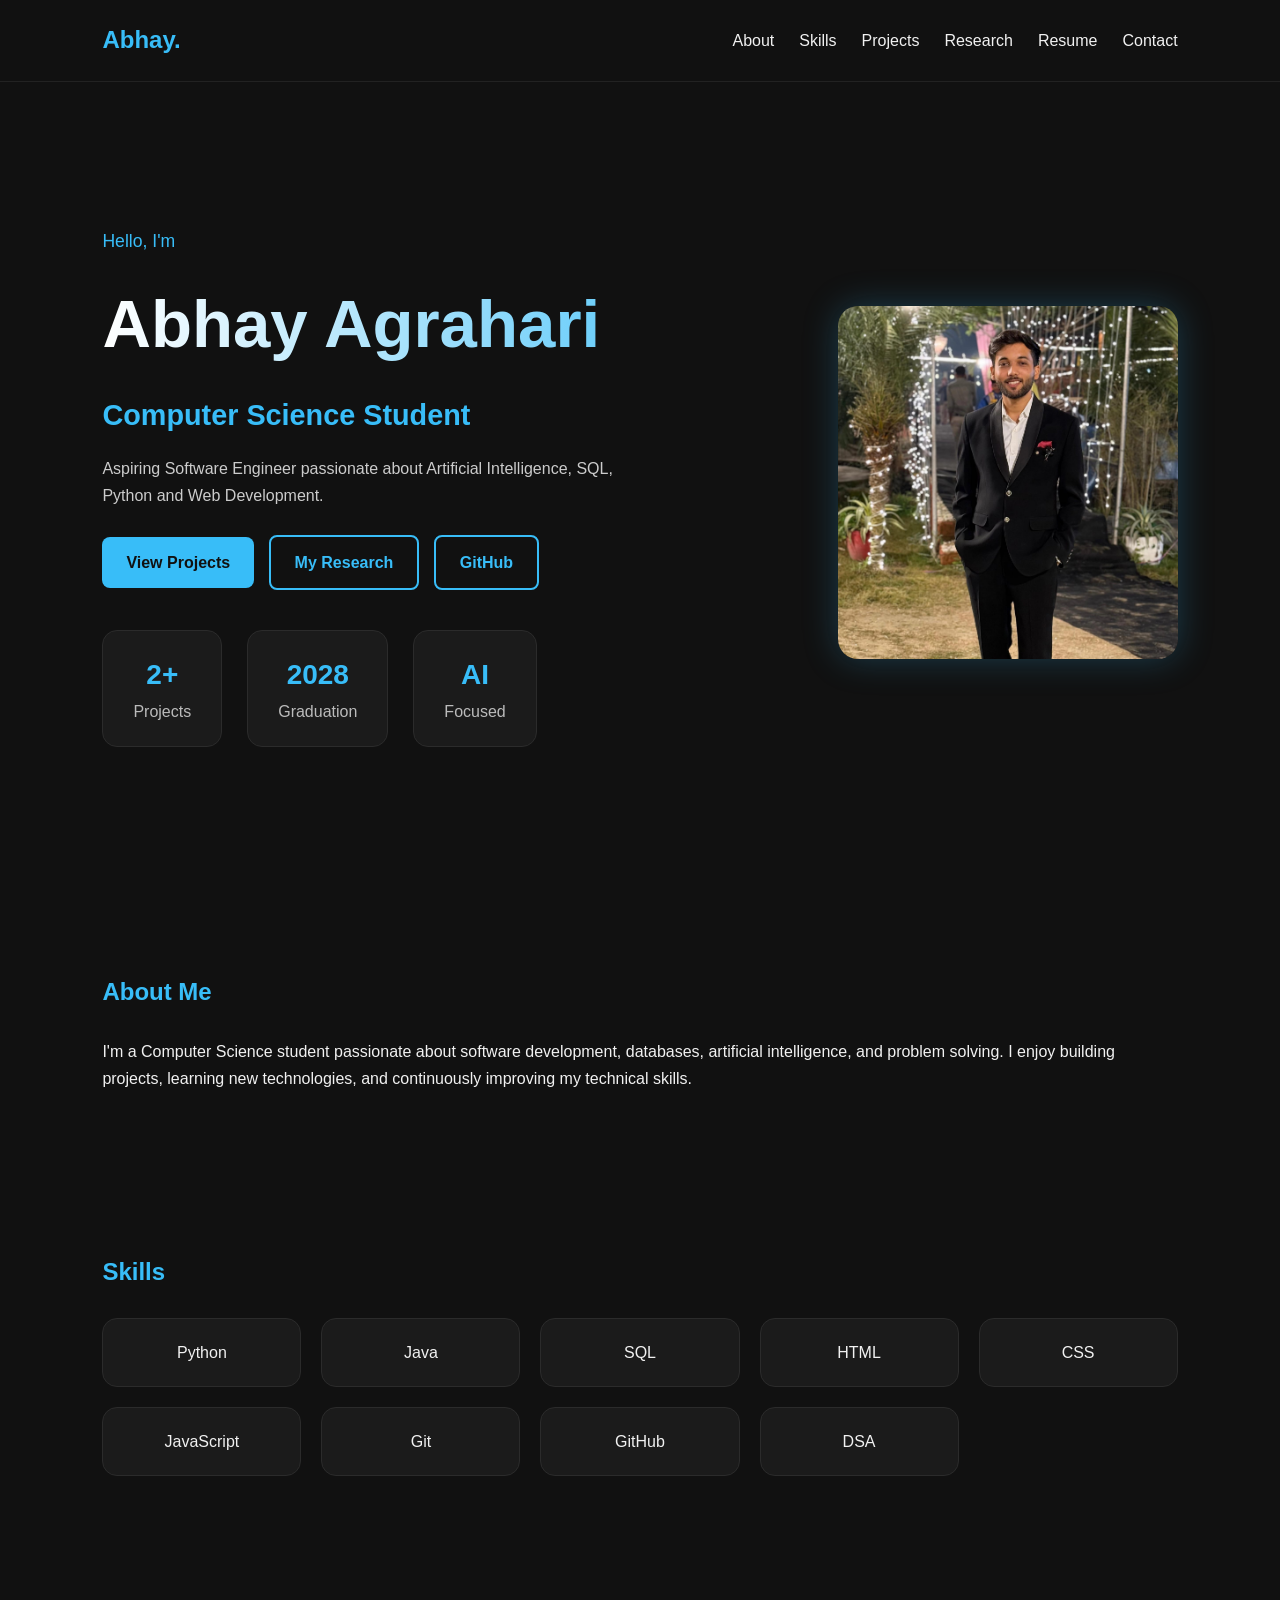
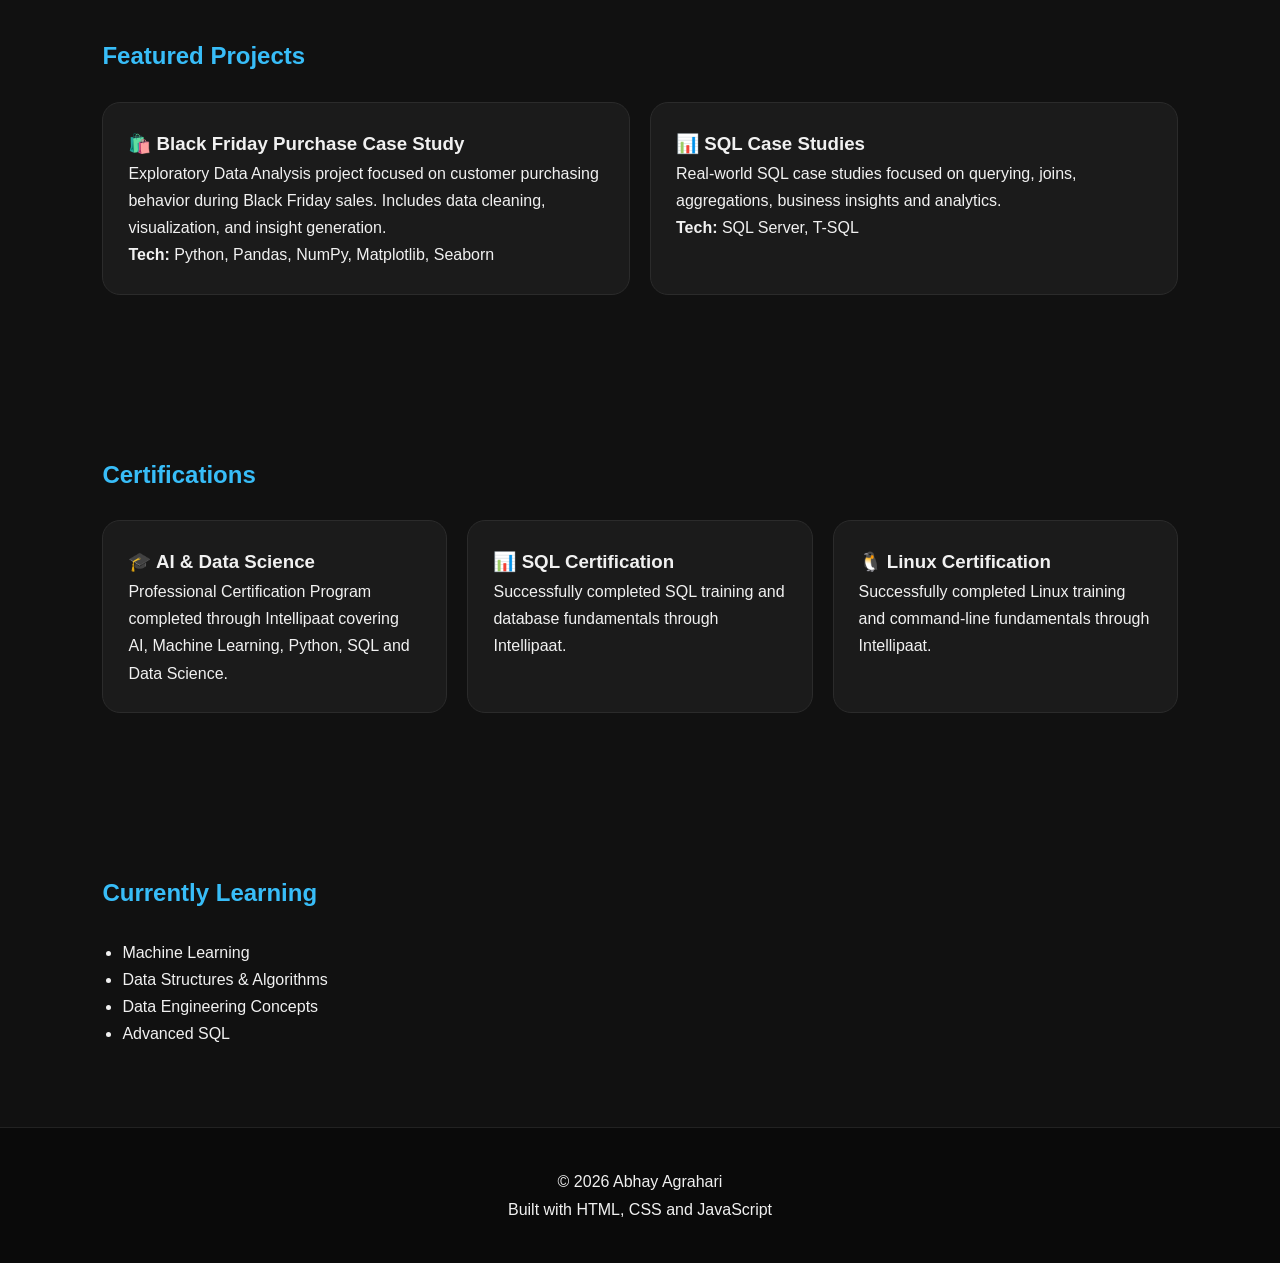
==== commit 9ed3dbb9: "Fix HTML formatting and add new project section" ====
--- a/index.html
+++ b/index.html
@@ -128,29 +128,28 @@
 
     <div class="projects-grid">
 
-        <a href="https://github.com/Abhay2iz/MindGuard"
-           target="_blank"
-           class="project-link">
-
-            <div class="project-card">
-
-                <h3>🧠 MindGuard</h3>
-
-                <p>
-                    AI-powered mental health detection system
-                    built using Machine Learning, NLP,
-                    Python and Flask.
-                </p>
-
-                <p>
-                    <strong>Tech:</strong>
-                    Python, Flask, NLP, Machine Learning
-                </p>
-
-            </div>
-
-        </a>
-
+       <a href="https://github.com/Abhay2iz/black_friday_purchase_case_study"
+   target="_blank"
+   class="project-link">
+
+    <div class="project-card">
+
+        <h3>🛍️ Black Friday Purchase Case Study</h3>
+
+        <p>
+            Exploratory Data Analysis project focused on
+            customer purchasing behavior during Black Friday sales.
+            Includes data cleaning, visualization, and insight generation.
+        </p>
+
+        <p>
+            <strong>Tech:</strong>
+            Python, Pandas, NumPy, Matplotlib, Seaborn
+        </p>
+
+    </div>
+
+</a>
         <a href="https://github.com/Abhay2iz/sql-case-studies"
            target="_blank"
            class="project-link">
--- a/css/style.css
+++ b/css/style.css
@@ -378,3 +378,80 @@
 transform:translateY(-4px);
 
 }
+/* Portfolio V2 */
+
+.hero h1{
+font-size:4.2rem;
+margin:10px 0;
+background:linear-gradient(
+90deg,
+#ffffff,
+#38bdf8
+);
+-webkit-background-clip:text;
+-webkit-text-fill-color:transparent;
+}
+
+.hero-image img{
+width:340px;
+border-radius:20px;
+box-shadow:0 0 35px rgba(56,189,248,.25);
+transition:.4s;
+}
+
+.hero-image img:hover{
+transform:scale(1.03);
+}
+
+.stats{
+display:flex;
+gap:25px;
+margin-top:40px;
+flex-wrap:wrap;
+}
+
+.stat{
+background:#1b1b1b;
+padding:20px 30px;
+border-radius:15px;
+border:1px solid #2b2b2b;
+text-align:center;
+}
+
+.stat h3{
+font-size:28px;
+color:#38bdf8;
+}
+
+.stat p{
+color:#bbb;
+}
+
+.skill-card{
+background:#1b1b1b;
+padding:20px;
+border-radius:15px;
+border:1px solid #2b2b2b;
+text-align:center;
+transition:.3s;
+}
+
+.skill-card:hover{
+transform:translateY(-6px);
+border-color:#38bdf8;
+box-shadow:0 10px 20px rgba(56,189,248,.12);
+}
+
+.project-card{
+background:#1b1b1b;
+padding:25px;
+border-radius:18px;
+border:1px solid #2b2b2b;
+transition:.3s;
+}
+
+.project-link:hover .project-card{
+transform:translateY(-8px);
+border-color:#38bdf8;
+box-shadow:0 15px 30px rgba(56,189,248,.15);
+}
